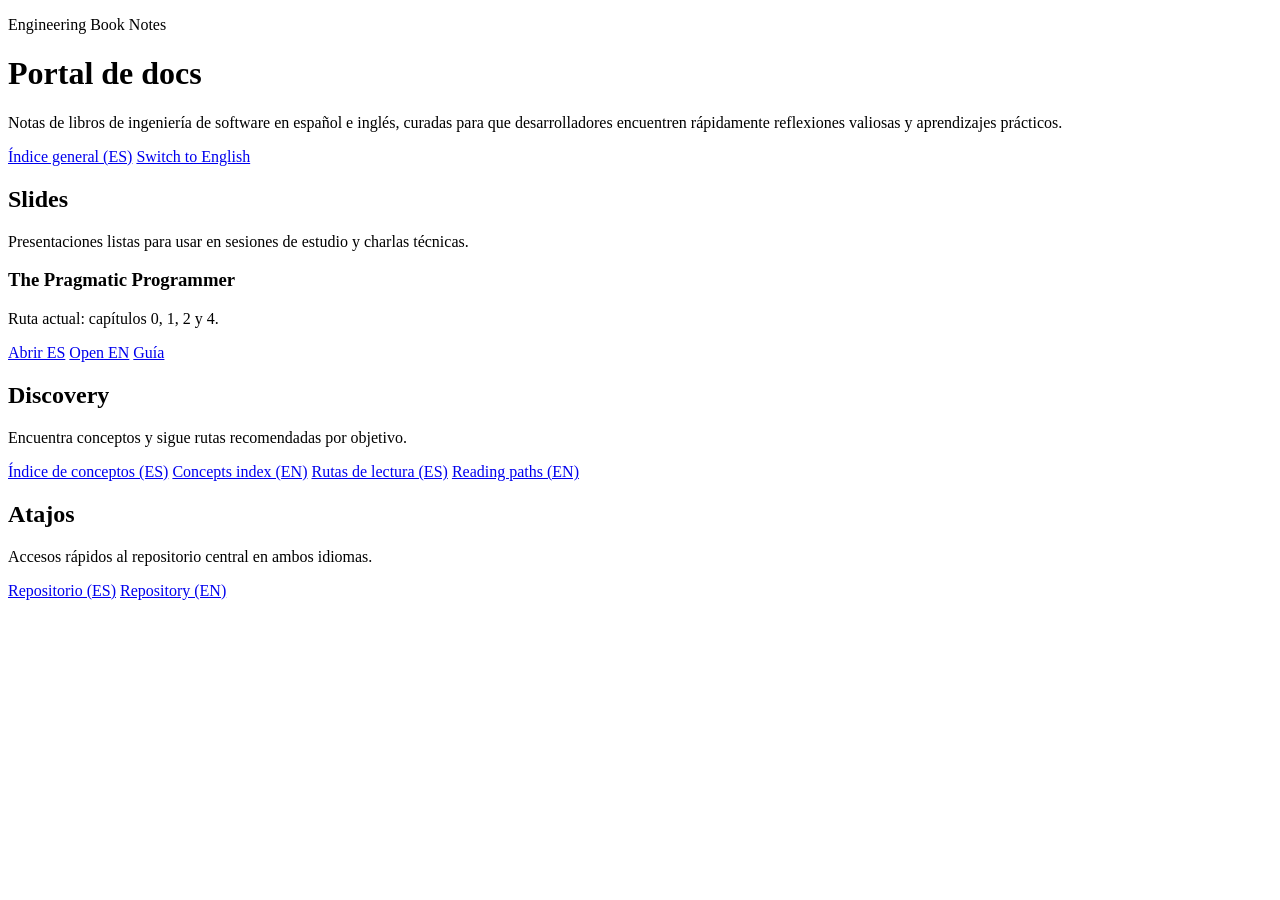
==== docs/index.html @ 4ca0dc98 "Improve docs portal SEO and update external link behavior" ====
<!doctype html>
<html lang="es">
<head>
  <meta charset="utf-8">
  <meta name="viewport" content="width=device-width, initial-scale=1">
  <title>Portal Docs | Engineering Book Notes</title>
  <meta name="description" content="Notas de libros de ingeniería de software en español e inglés, curadas para que desarrolladores encuentren rápidamente reflexiones valiosas y aprendizajes prácticos.">
  <meta name="robots" content="index, follow, max-image-preview:large">
  <meta name="author" content="duvan botello">
  <meta name="theme-color" content="#0f766e">
  <link rel="canonical" href="https://github.com/duvanbotello/engineering-book-notes/tree/main/docs">
  <link rel="alternate" hreflang="es" href="index.html">
  <link rel="alternate" hreflang="en" href="index.en.html">
  <link rel="alternate" hreflang="x-default" href="index.html">
  <meta property="og:type" content="website">
  <meta property="og:locale" content="es_ES">
  <meta property="og:title" content="Portal Docs | Engineering Book Notes">
  <meta property="og:description" content="Notas de libros de ingeniería de software en español e inglés, curadas para que desarrolladores encuentren rápidamente reflexiones valiosas y aprendizajes prácticos.">
  <meta property="og:url" content="https://github.com/duvanbotello/engineering-book-notes/tree/main/docs">
  <meta property="og:site_name" content="Engineering Book Notes">
  <meta name="twitter:card" content="summary">
  <meta name="twitter:title" content="Portal Docs | Engineering Book Notes">
  <meta name="twitter:description" content="Notas de libros de ingeniería de software en español e inglés, curadas para que desarrolladores encuentren rápidamente reflexiones valiosas y aprendizajes prácticos.">
  <link rel="preconnect" href="https://fonts.googleapis.com">
  <link rel="preconnect" href="https://fonts.gstatic.com" crossorigin>
  <link href="https://fonts.googleapis.com/css2?family=Sora:wght@400;600;700&family=IBM+Plex+Sans:wght@400;500;600&display=swap" rel="stylesheet">
  <link rel="stylesheet" href="assets/portal.css">
</head>
<body>
  <div class="bg-shape bg-shape-a" aria-hidden="true"></div>
  <div class="bg-shape bg-shape-b" aria-hidden="true"></div>

  <header class="shell hero reveal">
    <p class="eyebrow">Engineering Book Notes</p>
    <h1>Portal de docs</h1>
    <p class="lead">Notas de libros de ingeniería de software en español e inglés, curadas para que desarrolladores encuentren rápidamente reflexiones valiosas y aprendizajes prácticos.</p>
    <div class="hero-actions">
      <a class="btn btn-primary" href="../README.es.md" target="_blank" rel="noreferrer">Índice general (ES)</a>
      <a class="btn btn-ghost" href="index.en.html">Switch to English</a>
    </div>
  </header>

  <main class="shell grid-layout">
    <section class="card reveal" style="--delay: 0.05s">
      <h2>Slides</h2>
      <p>Presentaciones listas para usar en sesiones de estudio y charlas técnicas.</p>

      <article class="subcard">
        <div>
          <h3>The Pragmatic Programmer</h3>
          <p>Ruta actual: capítulos 0, 1, 2 y 4.</p>
        </div>
        <div class="row-actions">
          <a class="chip" href="slides/pragmatic-programmer/index.html" target="_blank" rel="noreferrer">Abrir ES</a>
          <a class="chip" href="slides/pragmatic-programmer/index.en.html" target="_blank" rel="noreferrer">Open EN</a>
          <a class="chip chip-muted" href="slides/pragmatic-programmer/README.es.md" target="_blank" rel="noreferrer">Guía</a>
        </div>
      </article>
    </section>

    <section class="card reveal" style="--delay: 0.12s">
      <h2>Discovery</h2>
      <p>Encuentra conceptos y sigue rutas recomendadas por objetivo.</p>
      <div class="link-grid">
        <a href="concepts-index.es.md" target="_blank" rel="noreferrer">Índice de conceptos (ES)</a>
        <a href="concepts-index.md" target="_blank" rel="noreferrer">Concepts index (EN)</a>
        <a href="reading-paths.es.md" target="_blank" rel="noreferrer">Rutas de lectura (ES)</a>
        <a href="reading-paths.md" target="_blank" rel="noreferrer">Reading paths (EN)</a>
      </div>
    </section>

    <section class="card reveal" style="--delay: 0.19s">
      <h2>Atajos</h2>
      <p>Accesos rápidos al repositorio central en ambos idiomas.</p>
      <div class="link-grid">
        <a href="https://github.com/duvanbotello/engineering-book-notes/blob/main/README.es.md" target="_blank" rel="noreferrer">Repositorio (ES)</a>
        <a href="https://github.com/duvanbotello/engineering-book-notes" target="_blank" rel="noreferrer">Repository (EN)</a>
      </div>
    </section>
  </main>
</body>
</html>
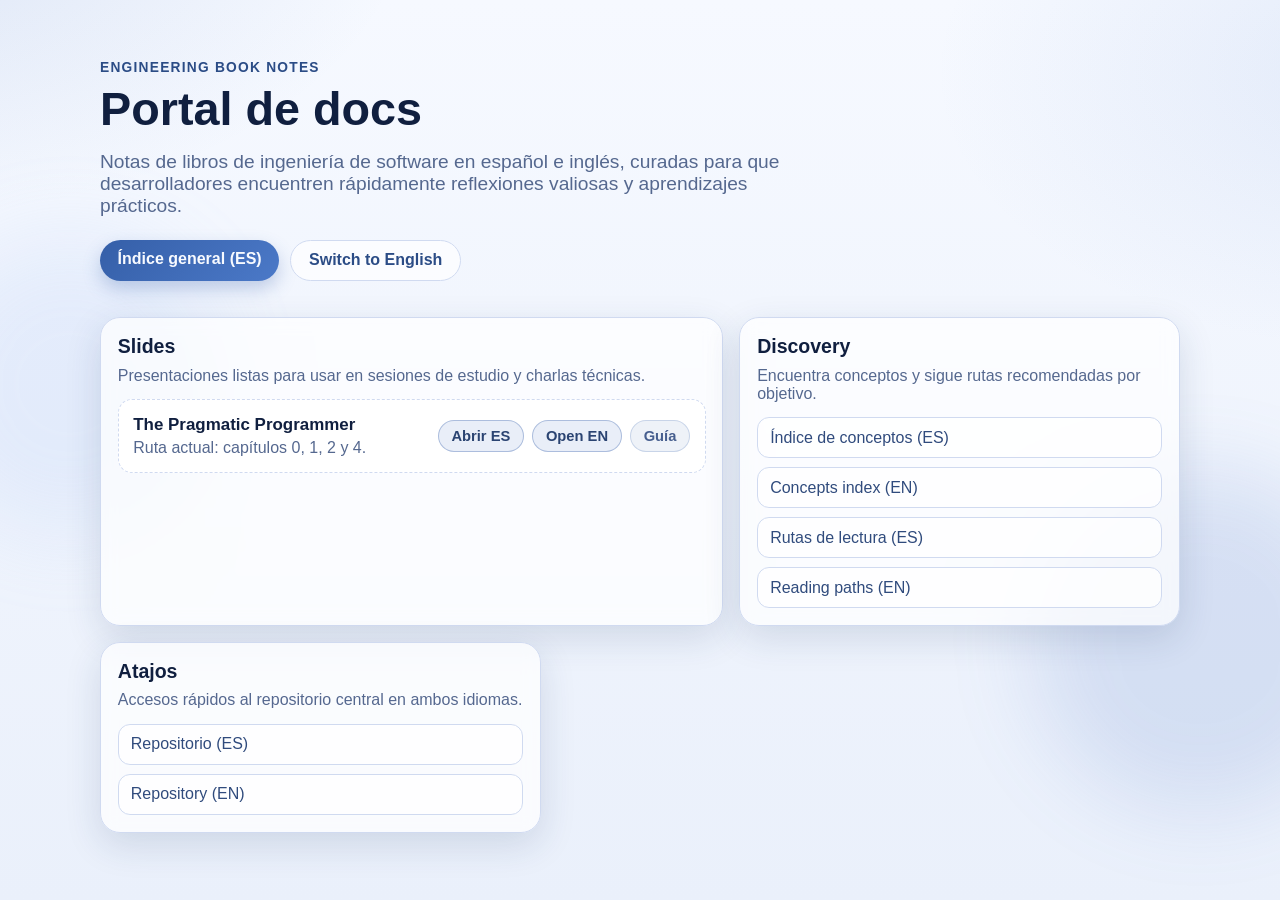
==== commit 3987eb8b: "Align docs portal palette with slide visual theme" ====
--- a/docs/index.html
+++ b/docs/index.html
@@ -7,7 +7,7 @@
   <meta name="description" content="Notas de libros de ingeniería de software en español e inglés, curadas para que desarrolladores encuentren rápidamente reflexiones valiosas y aprendizajes prácticos.">
   <meta name="robots" content="index, follow, max-image-preview:large">
   <meta name="author" content="duvan botello">
-  <meta name="theme-color" content="#0f766e">
+  <meta name="theme-color" content="#355fa8">
   <link rel="canonical" href="https://github.com/duvanbotello/engineering-book-notes/tree/main/docs">
   <link rel="alternate" hreflang="es" href="index.html">
   <link rel="alternate" hreflang="en" href="index.en.html">
--- a/docs/assets/portal.css
+++ b/docs/assets/portal.css
@@ -0,0 +1,268 @@
+:root {
+  --bg: #eaf0fb;
+  --bg-soft: #f6f9ff;
+  --surface: rgba(255, 255, 255, 0.72);
+  --surface-strong: #ffffff;
+  --text: #101f3f;
+  --muted: #55688f;
+  --accent: #355fa8;
+  --accent-strong: #2b4c86;
+  --line: #d0daf0;
+  --shadow: 0 12px 36px rgba(31, 56, 102, 0.14);
+}
+
+* {
+  box-sizing: border-box;
+}
+
+body {
+  margin: 0;
+  min-height: 100vh;
+  font-family: "IBM Plex Sans", "Segoe UI", sans-serif;
+  color: var(--text);
+  background:
+    radial-gradient(900px 520px at -10% -10%, rgba(76, 118, 194, 0.16), transparent 60%),
+    radial-gradient(740px 440px at 110% 8%, rgba(109, 147, 217, 0.14), transparent 64%),
+    linear-gradient(180deg, var(--bg-soft), var(--bg));
+  position: relative;
+}
+
+.bg-shape {
+  position: fixed;
+  z-index: 0;
+  pointer-events: none;
+  border-radius: 999px;
+  filter: blur(42px);
+  opacity: 0.5;
+}
+
+.bg-shape-a {
+  width: 340px;
+  height: 340px;
+  right: -90px;
+  bottom: 10%;
+  background: rgba(76, 118, 194, 0.3);
+}
+
+.bg-shape-b {
+  width: 300px;
+  height: 300px;
+  left: -80px;
+  top: 26%;
+  background: rgba(167, 195, 243, 0.36);
+}
+
+.shell {
+  width: min(1080px, calc(100% - 2rem));
+  margin: 0 auto;
+  position: relative;
+  z-index: 1;
+}
+
+.hero {
+  padding: 3.75rem 0 2.25rem;
+}
+
+.eyebrow {
+  margin: 0;
+  font-size: 0.86rem;
+  text-transform: uppercase;
+  letter-spacing: 0.09em;
+  color: var(--accent-strong);
+  font-weight: 600;
+}
+
+h1,
+h2,
+h3 {
+  font-family: "Sora", "Trebuchet MS", sans-serif;
+  margin: 0;
+}
+
+h1 {
+  margin-top: 0.55rem;
+  font-size: clamp(1.9rem, 2.4vw + 1rem, 3rem);
+  line-height: 1.1;
+}
+
+.lead {
+  margin: 1rem 0 0;
+  color: var(--muted);
+  font-size: clamp(1rem, 0.7vw + 0.8rem, 1.2rem);
+  max-width: 68ch;
+}
+
+.hero-actions {
+  margin-top: 1.4rem;
+  display: flex;
+  gap: 0.7rem;
+  flex-wrap: wrap;
+}
+
+.btn {
+  text-decoration: none;
+  border-radius: 999px;
+  padding: 0.68rem 1.1rem;
+  font-weight: 600;
+  transition: transform 180ms ease, box-shadow 180ms ease, background-color 180ms ease;
+}
+
+.btn:hover {
+  transform: translateY(-1px);
+}
+
+.btn-primary {
+  color: #f7faff;
+  background: linear-gradient(135deg, var(--accent), #4b79c8);
+  box-shadow: 0 8px 18px rgba(53, 95, 168, 0.28);
+}
+
+.btn-ghost {
+  color: var(--accent-strong);
+  border: 1px solid var(--line);
+  background: rgba(255, 255, 255, 0.65);
+}
+
+.grid-layout {
+  display: grid;
+  grid-template-columns: repeat(12, 1fr);
+  gap: 1rem;
+  margin-bottom: 2rem;
+}
+
+.card {
+  grid-column: span 12;
+  border: 1px solid var(--line);
+  border-radius: 20px;
+  padding: 1.05rem;
+  background: var(--surface);
+  backdrop-filter: blur(8px);
+  box-shadow: var(--shadow);
+}
+
+.card h2 {
+  font-size: 1.22rem;
+}
+
+.card > p {
+  margin: 0.55rem 0 0.9rem;
+  color: var(--muted);
+}
+
+.subcard {
+  border: 1px dashed var(--line);
+  background: var(--surface-strong);
+  border-radius: 14px;
+  padding: 0.9rem;
+  display: flex;
+  gap: 0.8rem;
+  justify-content: space-between;
+  align-items: center;
+  flex-wrap: wrap;
+}
+
+.subcard h3 {
+  font-size: 1.06rem;
+}
+
+.subcard p {
+  margin: 0.28rem 0 0;
+  color: var(--muted);
+}
+
+.row-actions {
+  display: flex;
+  gap: 0.5rem;
+  flex-wrap: wrap;
+}
+
+.chip {
+  text-decoration: none;
+  padding: 0.46rem 0.8rem;
+  border-radius: 999px;
+  border: 1px solid rgba(53, 95, 168, 0.34);
+  color: #2b4472;
+  background: rgba(74, 117, 194, 0.12);
+  font-weight: 600;
+  font-size: 0.92rem;
+}
+
+.chip-muted {
+  color: #475f8f;
+  background: rgba(90, 124, 189, 0.1);
+  border-color: rgba(90, 124, 189, 0.25);
+}
+
+.link-grid {
+  display: grid;
+  gap: 0.55rem;
+}
+
+.link-grid a {
+  text-decoration: none;
+  color: #304b7d;
+  border: 1px solid var(--line);
+  background: rgba(255, 255, 255, 0.7);
+  border-radius: 12px;
+  padding: 0.66rem 0.75rem;
+  font-weight: 500;
+}
+
+.link-grid a:hover,
+.chip:hover {
+  transform: translateY(-1px);
+  box-shadow: 0 5px 14px rgba(53, 95, 168, 0.16);
+}
+
+.footer {
+  padding: 0 0 2.1rem;
+  color: #4f6369;
+}
+
+code {
+  background: rgba(74, 117, 194, 0.12);
+  color: #2b4472;
+  border-radius: 6px;
+  padding: 0.1rem 0.34rem;
+}
+
+.reveal {
+  opacity: 0;
+  transform: translateY(14px);
+  animation: rise 480ms ease forwards;
+  animation-delay: var(--delay, 0s);
+}
+
+@keyframes rise {
+  to {
+    opacity: 1;
+    transform: translateY(0);
+  }
+}
+
+@media (min-width: 860px) {
+  .card:nth-child(1) {
+    grid-column: span 7;
+  }
+
+  .card:nth-child(2),
+  .card:nth-child(3) {
+    grid-column: span 5;
+  }
+}
+
+@media (max-width: 560px) {
+  .hero {
+    padding-top: 2.8rem;
+  }
+
+  .card {
+    padding: 0.9rem;
+  }
+
+  .btn,
+  .chip {
+    width: 100%;
+    text-align: center;
+  }
+}
